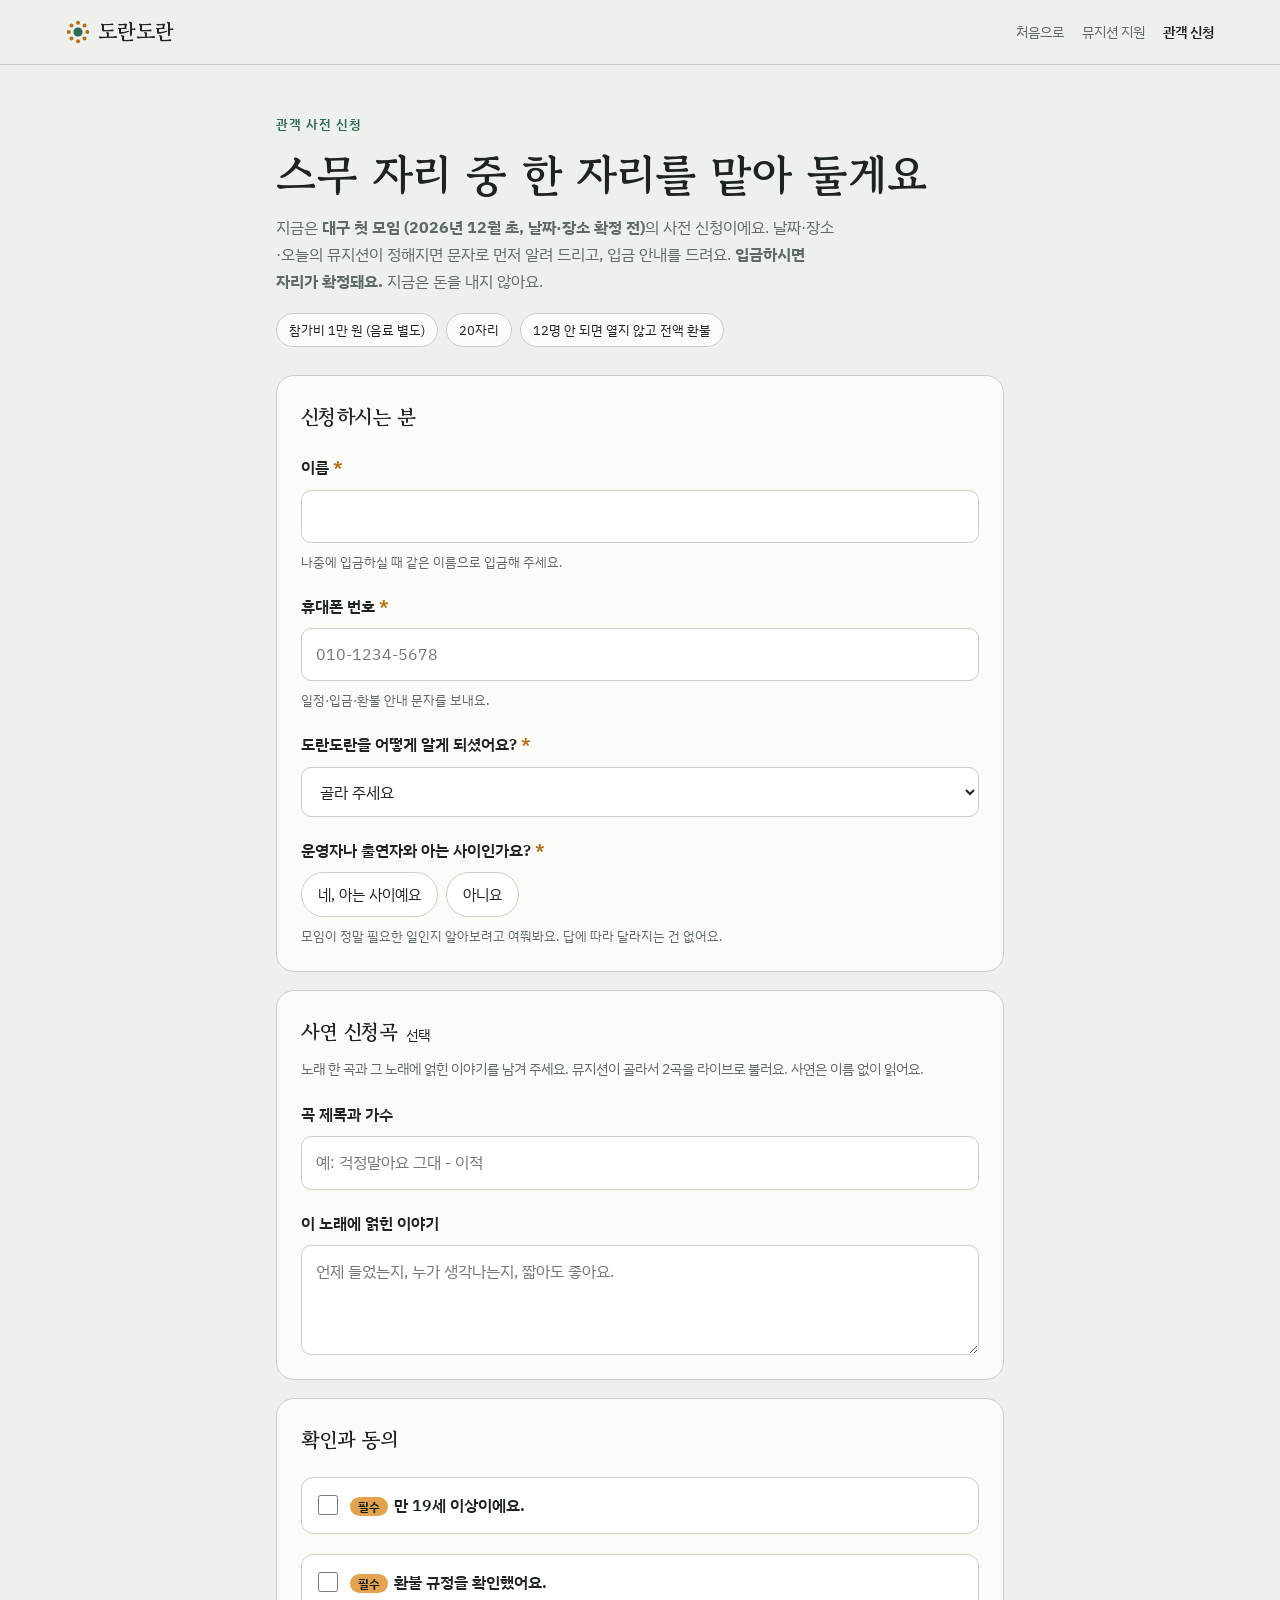
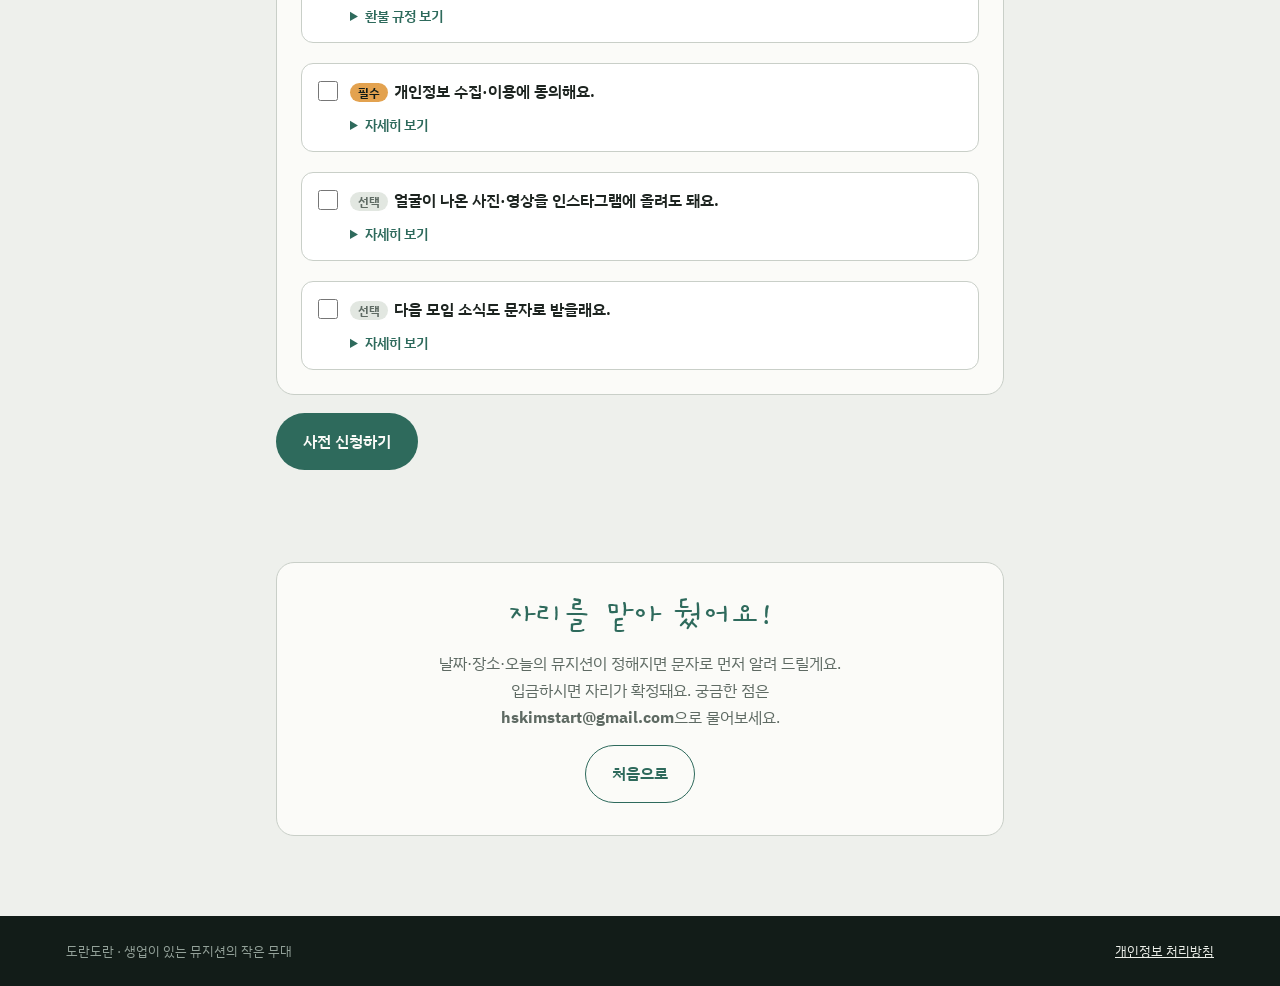
==== join.html @ 74d996b9 "도란도란 홈페이지 첫 공개 버전: 첫 화면, 뮤지션 지원서, 관객 사전 신청, 개인정보 처리방침, 저장소 깨우기 Co-Authored-By: Claude Opus 5.5 <nore" ====
<!doctype html>
<html lang="ko">
<head>
<meta charset="utf-8">
<meta name="viewport" content="width=device-width,initial-scale=1,viewport-fit=cover">
<title>관객 사전 신청 · 도란도란</title>
<meta name="description" content="스무 명이 둘러앉아 한 사람의 노래를 듣는 저녁. 도란도란 첫 모임 사전 신청.">
<meta property="og:title" content="도란도란 관객 사전 신청">
<meta property="og:description" content="스무 자리, 참가비 1만 원, 사연 신청곡을 라이브로.">
<meta property="og:image" content="assets/dorandoran-circle.jpg">
<link rel="preconnect" href="https://fonts.googleapis.com">
<link rel="stylesheet" href="https://fonts.googleapis.com/css2?family=Gowun+Batang:wght@700&family=IBM+Plex+Sans+KR:wght@400;500;600;700&family=Gaegu:wght@700&display=swap">
<link rel="stylesheet" href="assets/forms.css">
</head>
<body>
<header class="nav">
  <div class="wrap">
    <a class="logo" href="./"><svg viewBox="0 0 26 26" aria-hidden="true"><circle cx="13" cy="13" r="5" fill="#2E6A5C"/><g fill="#B4711A"><circle cx="13" cy="3" r="2.2"/><circle cx="23" cy="13" r="2.2"/><circle cx="13" cy="23" r="2.2"/><circle cx="3" cy="13" r="2.2"/><circle cx="20.1" cy="5.9" r="2.2"/><circle cx="20.1" cy="20.1" r="2.2"/><circle cx="5.9" cy="20.1" r="2.2"/><circle cx="5.9" cy="5.9" r="2.2"/></g></svg>도란도란</a>
    <nav aria-label="바로가기"><a href="./">처음으로</a><a href="musician.html">뮤지션 지원</a><a href="join.html" aria-current="page">관객 신청</a></nav>
  </div>
</header>

<main class="wrap">
  <div class="head">
    <span class="eyebrow">관객 사전 신청</span>
    <h1>스무 자리 중 한 자리를 맡아 둘게요</h1>
    <p>지금은 <b data-cfg="meetup">대구 첫 모임</b>의 사전 신청이에요. 날짜·장소·오늘의 뮤지션이 정해지면 문자로 먼저 알려 드리고, 입금 안내를 드려요. <b>입금하시면 자리가 확정돼요.</b> 지금은 돈을 내지 않아요.</p>
    <div class="facts"><span>참가비 <span data-cfg="price">1만</span> 원 (음료 별도)</span><span><span data-cfg="seats">20</span>자리</span><span><span data-cfg="minPeople">12</span>명 안 되면 열지 않고 전액 환불</span></div>
  </div>

  <form data-table="audience_signups" data-meetup novalidate>
    <div class="card">
      <h2>신청하시는 분</h2>
      <div class="field" data-col="name" data-required>
        <label for="name">이름<span class="req">*</span></label>
        <input id="name" type="text" maxlength="30" autocomplete="name">
        <small>나중에 입금하실 때 같은 이름으로 입금해 주세요.</small>
      </div>
      <div class="field" data-col="phone" data-kind="phone" data-required>
        <label for="phone">휴대폰 번호<span class="req">*</span></label>
        <input id="phone" type="tel" inputmode="tel" maxlength="20" placeholder="010-1234-5678" autocomplete="tel">
        <small>일정·입금·환불 안내 문자를 보내요.</small>
      </div>
      <div class="field" data-col="heard_from" data-required data-msg="골라 주세요.">
        <label for="heard_from">도란도란을 어떻게 알게 되셨어요?<span class="req">*</span></label>
        <select id="heard_from">
          <option value="">골라 주세요</option>
          <option>인스타그램</option><option>에브리타임</option><option>당근</option><option>지인 소개</option><option>뮤지션 채널</option><option>카페에서 봄</option><option>그 밖</option>
        </select>
      </div>
      <div class="field" data-col="knows_host" data-kind="yesno" data-required>
        <span class="label">운영자나 출연자와 아는 사이인가요?<span class="req">*</span></span>
        <div class="chips">
          <label><input type="radio" name="knows" value="yes"><span>네, 아는 사이예요</span></label>
          <label><input type="radio" name="knows" value="no"><span>아니요</span></label>
        </div>
        <small>모임이 정말 필요한 일인지 알아보려고 여쭤봐요. 답에 따라 달라지는 건 없어요.</small>
      </div>
    </div>

    <div class="card">
      <h2>사연 신청곡<span class="opt" style="font-family:var(--body);font-size:14px;font-weight:400;margin-left:8px">선택</span></h2>
      <p class="note">노래 한 곡과 그 노래에 얽힌 이야기를 남겨 주세요. 뮤지션이 골라서 2곡을 라이브로 불러요. 사연은 이름 없이 읽어요.</p>
      <div class="field" data-col="song">
        <label for="song">곡 제목과 가수</label>
        <input id="song" type="text" maxlength="100" placeholder="예: 걱정말아요 그대 - 이적">
      </div>
      <div class="field" data-col="story">
        <label for="story">이 노래에 얽힌 이야기</label>
        <textarea id="story" maxlength="600" placeholder="언제 들었는지, 누가 생각나는지, 짧아도 좋아요."></textarea>
      </div>
    </div>

    <div class="card">
      <h2>확인과 동의</h2>
      <div class="consent" data-col="adult" data-kind="bool" data-required data-msg="만 19세 이상만 신청할 수 있어요.">
        <label><input type="checkbox" id="adult"><span><span class="tag">필수</span>만 19세 이상이에요.</span></label>
      </div>
      <div class="consent" data-col="refund_ack" data-kind="bool" data-required data-msg="환불 규정을 확인해 주세요.">
        <label><input type="checkbox" id="refund_ack"><span><span class="tag">필수</span>환불 규정을 확인했어요.</span></label>
        <details><summary>환불 규정 보기</summary>
          <p style="margin-top:8px">공정거래위원회 소비자분쟁해결기준(공연업)을 따라요. 입금하신 뒤부터 적용돼요.</p>
          <table class="refund">
            <tr><td>모임 10일 전까지</td><td>전액</td></tr>
            <tr><td>7일 전까지</td><td>90%</td></tr>
            <tr><td>3일 전까지</td><td>80%</td></tr>
            <tr><td>1일 전까지</td><td>70%</td></tr>
            <tr><td>당일 시작 전까지</td><td>10%</td></tr>
          </table>
          <ul style="margin:8px 0 0;padding-left:18px">
            <li>모임 3일 전까지는 입금 후 24시간 안에 취소하면 전액 돌려드려요.</li>
            <li><span data-cfg="minPeople">12</span>명이 모이지 않아 열지 않으면 모임 10일 전에 알리고 전액 돌려드려요.</li>
            <li>주최 측 사정으로 취소하면 전액과 참가비의 10%를 더 드려요. 천재지변 등은 전액이에요.</li>
            <li>출연 뮤지션이 바뀌거나 예정 시간의 절반 이하로 진행되면 전액과 10%를 더 드려요.</li>
          </ul>
        </details>
      </div>
      <div class="consent" data-col="consent_privacy" data-kind="bool" data-required>
        <label><input type="checkbox" id="consent_privacy"><span><span class="tag">필수</span>개인정보 수집·이용에 동의해요.</span></label>
        <details><summary>자세히 보기</summary>
          <dl>
            <dt>목적</dt><dd>참가 신청 확인, 일정·입금·환불 안내 연락</dd>
            <dt>항목</dt><dd>이름, 휴대폰 번호, 알게 된 경로, 아는 사이 여부 / 선택: 사연 신청곡과 사연</dd>
            <dt>보유 기간</dt><dd>모임이 끝나고 3개월 뒤 지워요. 그 전에 삭제를 요청하시면 바로 지워요.</dd>
            <dt>거부할 권리</dt><dd>동의하지 않을 수 있어요. 동의하지 않으면 신청할 수 없어요.</dd>
          </dl>
          <p style="margin-top:8px"><a href="privacy.html">개인정보 처리방침</a></p>
        </details>
      </div>
      <div class="consent" data-col="consent_photo" data-kind="bool">
        <label><input type="checkbox" id="consent_photo"><span><span class="tag opt">선택</span>얼굴이 나온 사진·영상을 인스타그램에 올려도 돼요.</span></label>
        <details><summary>자세히 보기</summary>
          <dl>
            <dt>목적</dt><dd>모임 소개·홍보</dd>
            <dt>항목</dt><dd>모임 중 찍은 사진·영상</dd>
            <dt>보유 기간</dt><dd>게시 후 삭제를 요청하실 때까지(요청 후 7일 안에 지워요)</dd>
            <dt>거부할 권리</dt><dd>동의하지 않아도 참가할 수 있어요. 촬영에서 빠지는 자리를 안내해 드려요.</dd>
          </dl>
        </details>
      </div>
      <div class="consent" data-col="consent_news" data-kind="bool">
        <label><input type="checkbox" id="consent_news"><span><span class="tag opt">선택</span>다음 모임 소식도 문자로 받을래요.</span></label>
        <details><summary>자세히 보기</summary>
          <dl>
            <dt>목적</dt><dd>다음 모임 안내</dd>
            <dt>항목</dt><dd>휴대폰 번호</dd>
            <dt>보유 기간</dt><dd>그만 받겠다고 하실 때까지</dd>
            <dt>거부할 권리</dt><dd>동의하지 않아도 이번 모임 신청에는 상관없어요.</dd>
          </dl>
        </details>
      </div>
    </div>

    <div class="hp" aria-hidden="true"><label for="company">회사</label><input id="company" type="text" tabindex="-1" autocomplete="off"></div>
    <div class="submit">
      <button class="btn solid" type="submit">사전 신청하기</button>
      <p class="form-error" role="alert"></p>
    </div>
  </form>

  <div class="done" id="done" hidden>
    <span class="big">자리를 맡아 뒀어요!</span>
    <p>날짜·장소·오늘의 뮤지션이 정해지면 문자로 먼저 알려 드릴게요. 입금하시면 자리가 확정돼요. 궁금한 점은 <b data-mail>hskimstart@gmail.com</b>으로 물어보세요.</p>
    <a class="btn line" href="./">처음으로</a>
  </div>
</main>

<footer><div class="wrap"><span>도란도란 · 생업이 있는 뮤지션의 작은 무대</span><a href="privacy.html">개인정보 처리방침</a></div></footer>
<script src="assets/config.js"></script>
<script src="assets/forms.js"></script>
</body>
</html>
---- assets/forms.css ----
/* 신청서·처리방침 페이지 공통 모양. 색·글꼴은 홈페이지(index.html)와 같은 값. */
:root{
  --paper:#EEF0EC; --card:#FBFBF8; --fg:#1D2420; --muted:#5E6A63; --line:#C9CFC8;
  --green:#2E6A5C; --green-2:#3E8573; --lamp:#E3A24F; --lamp-deep:#B4711A;
  --ink:#121C18; --on-ink:#ECEFE9; --on-ink-muted:#93A199; --error:#A33A2B; --chip:#E2E7E1;
  --display:"Gowun Batang","Noto Serif KR",serif;
  --body:"IBM Plex Sans KR","Apple SD Gothic Neo","Malgun Gothic",sans-serif;
  --hand:"Gaegu","Nanum Pen Script",cursive;
  color-scheme:light;
}
*{box-sizing:border-box}
body{margin:0;background:var(--paper);color:var(--fg);font-family:var(--body);font-size:16px;line-height:1.7;word-break:keep-all}
a{color:inherit}
:focus-visible{outline:2px solid var(--lamp-deep);outline-offset:3px;border-radius:4px}
h1,h2,h3{font-family:var(--display);font-weight:700;margin:0;text-wrap:balance}
p{margin:0}
.wrap{max-width:760px;margin:0 auto;padding-left:max(16px,env(safe-area-inset-left,0px));padding-right:max(16px,env(safe-area-inset-right,0px))}

.nav{position:sticky;top:0;z-index:20;background:color-mix(in srgb,var(--paper) 88%,transparent);backdrop-filter:blur(10px);border-bottom:1px solid var(--line)}
.nav .wrap{max-width:1180px;display:flex;align-items:center;justify-content:space-between;gap:16px;padding-block:14px}
.logo{font-family:var(--display);font-weight:700;font-size:21px;text-decoration:none;display:flex;align-items:center;gap:8px}
.logo svg{width:24px;height:24px}
.nav nav{display:flex;gap:18px;font-size:14px;flex-wrap:wrap;justify-content:flex-end}
.nav nav a{text-decoration:none;color:var(--muted)}
.nav nav a[aria-current="page"]{color:var(--fg);font-weight:600}

.head{padding-block:48px 28px;display:grid;gap:12px}
.eyebrow{font-size:13px;font-weight:600;letter-spacing:.08em;color:var(--green)}
.head h1{font-size:clamp(30px,5vw,44px);line-height:1.25}
.head p{color:var(--muted);max-width:56ch}
.facts{display:flex;flex-wrap:wrap;gap:8px;margin-top:6px}
.facts > span{font-size:13px;background:var(--card);border:1px solid var(--line);border-radius:999px;padding:5px 12px}

form{display:grid;gap:18px;padding-bottom:80px}
.card{background:var(--card);border:1px solid var(--line);border-radius:18px;padding:24px;display:grid;gap:20px}
.card h2{font-size:20px}
.card > p.note{color:var(--muted);font-size:14px;margin-top:-12px}
.field{display:grid;gap:8px}
.field > label,.field > .label{font-weight:600}
.field .req{color:var(--lamp-deep);font-weight:700;margin-left:4px}
.field .opt{color:var(--muted);font-weight:400;font-size:13px;margin-left:6px}
.field small{color:var(--muted);font-size:13px}
input[type=text],input[type=tel],input[type=email],input[type=url],select,textarea{
  width:100%;font:inherit;font-size:16px;padding:12px 14px;border:1.5px solid var(--line);border-radius:10px;background:#fff;color:var(--fg)}
textarea{min-height:110px;resize:vertical}
input:focus,select:focus,textarea:focus{border-color:var(--green);outline:none;box-shadow:0 0 0 3px color-mix(in srgb,var(--green) 18%,transparent)}
.field.bad input,.field.bad select,.field.bad textarea{border-color:var(--error)}
.field .err{color:var(--error);font-size:13px;font-weight:600}
.chips{display:flex;flex-wrap:wrap;gap:8px}
.chips label{position:relative;cursor:pointer}
.chips input{position:absolute;opacity:0;pointer-events:none}
.chips span{display:inline-block;padding:9px 16px;border-radius:999px;border:1.5px solid var(--line);background:#fff;font-size:15px;transition:background .15s,border-color .15s,color .15s}
.chips input:checked + span{background:var(--green);border-color:var(--green);color:var(--card);font-weight:600}
.chips input:focus-visible + span{outline:2px solid var(--lamp-deep);outline-offset:2px}

.consent{border:1.5px solid var(--line);border-radius:12px;padding:14px 16px;display:grid;gap:8px;background:#fff}
.consent.bad{border-color:var(--error)}
.consent label{display:grid;grid-template-columns:22px minmax(0,1fr);gap:10px;align-items:start;cursor:pointer;font-weight:600}
.consent input{width:20px;height:20px;margin:3px 0 0;accent-color:var(--green)}
.consent .tag{font-size:12px;font-weight:700;padding:1px 8px;border-radius:999px;margin-right:6px;background:var(--lamp);color:var(--ink)}
.consent .tag.opt{background:var(--chip);color:var(--muted)}
.consent details{font-size:14px;color:var(--muted);padding-left:32px}
.consent summary{cursor:pointer;color:var(--green);font-weight:600}
.consent dl{display:grid;grid-template-columns:max-content minmax(0,1fr);gap:4px 12px;margin:10px 0 0}
.consent dt{font-weight:600;color:var(--fg)}
.consent dd{margin:0}
.refund{width:100%;border-collapse:collapse;margin-top:8px;font-size:14px}
.refund td{padding:6px 0;border-bottom:1px dashed var(--line)}
.refund td:last-child{text-align:right;font-variant-numeric:tabular-nums}

.hp{position:absolute;left:-9999px;width:1px;height:1px;overflow:hidden}
.submit{display:grid;gap:12px;justify-items:start}
.btn{display:inline-flex;align-items:center;gap:8px;font:inherit;font-weight:600;font-size:16px;text-decoration:none;padding:14px 26px;border-radius:999px;border:1px solid transparent;cursor:pointer}
.btn.solid{background:var(--green);color:var(--card)}
.btn.line{background:transparent;border-color:var(--green);color:var(--green)}
.btn[disabled]{opacity:.6;cursor:progress}
.form-error{color:var(--error);font-weight:600}

.done{background:var(--card);border:1px solid var(--line);border-radius:18px;padding:32px 24px;text-align:center;display:grid;gap:14px;justify-items:center;margin-bottom:80px}
.done .big{font-family:var(--hand);font-size:34px;color:var(--green);line-height:1.2}
.done p{color:var(--muted);max-width:44ch}

.doc{padding-bottom:80px;display:grid;gap:26px}
.doc section{display:grid;gap:10px}
.doc h2{font-size:21px}
.doc table{width:100%;border-collapse:collapse;font-size:15px;background:var(--card)}
.doc th,.doc td{border:1px solid var(--line);padding:10px 12px;text-align:left;vertical-align:top}
.doc th{background:var(--chip)}
.doc .tbl{overflow-x:auto}
.doc ul{margin:0;padding-left:20px}

footer{background:var(--ink);color:var(--on-ink-muted);font-size:13px}
footer .wrap{max-width:1180px;display:flex;flex-wrap:wrap;gap:8px 20px;justify-content:space-between;padding-block:24px}
footer a{color:var(--on-ink)}
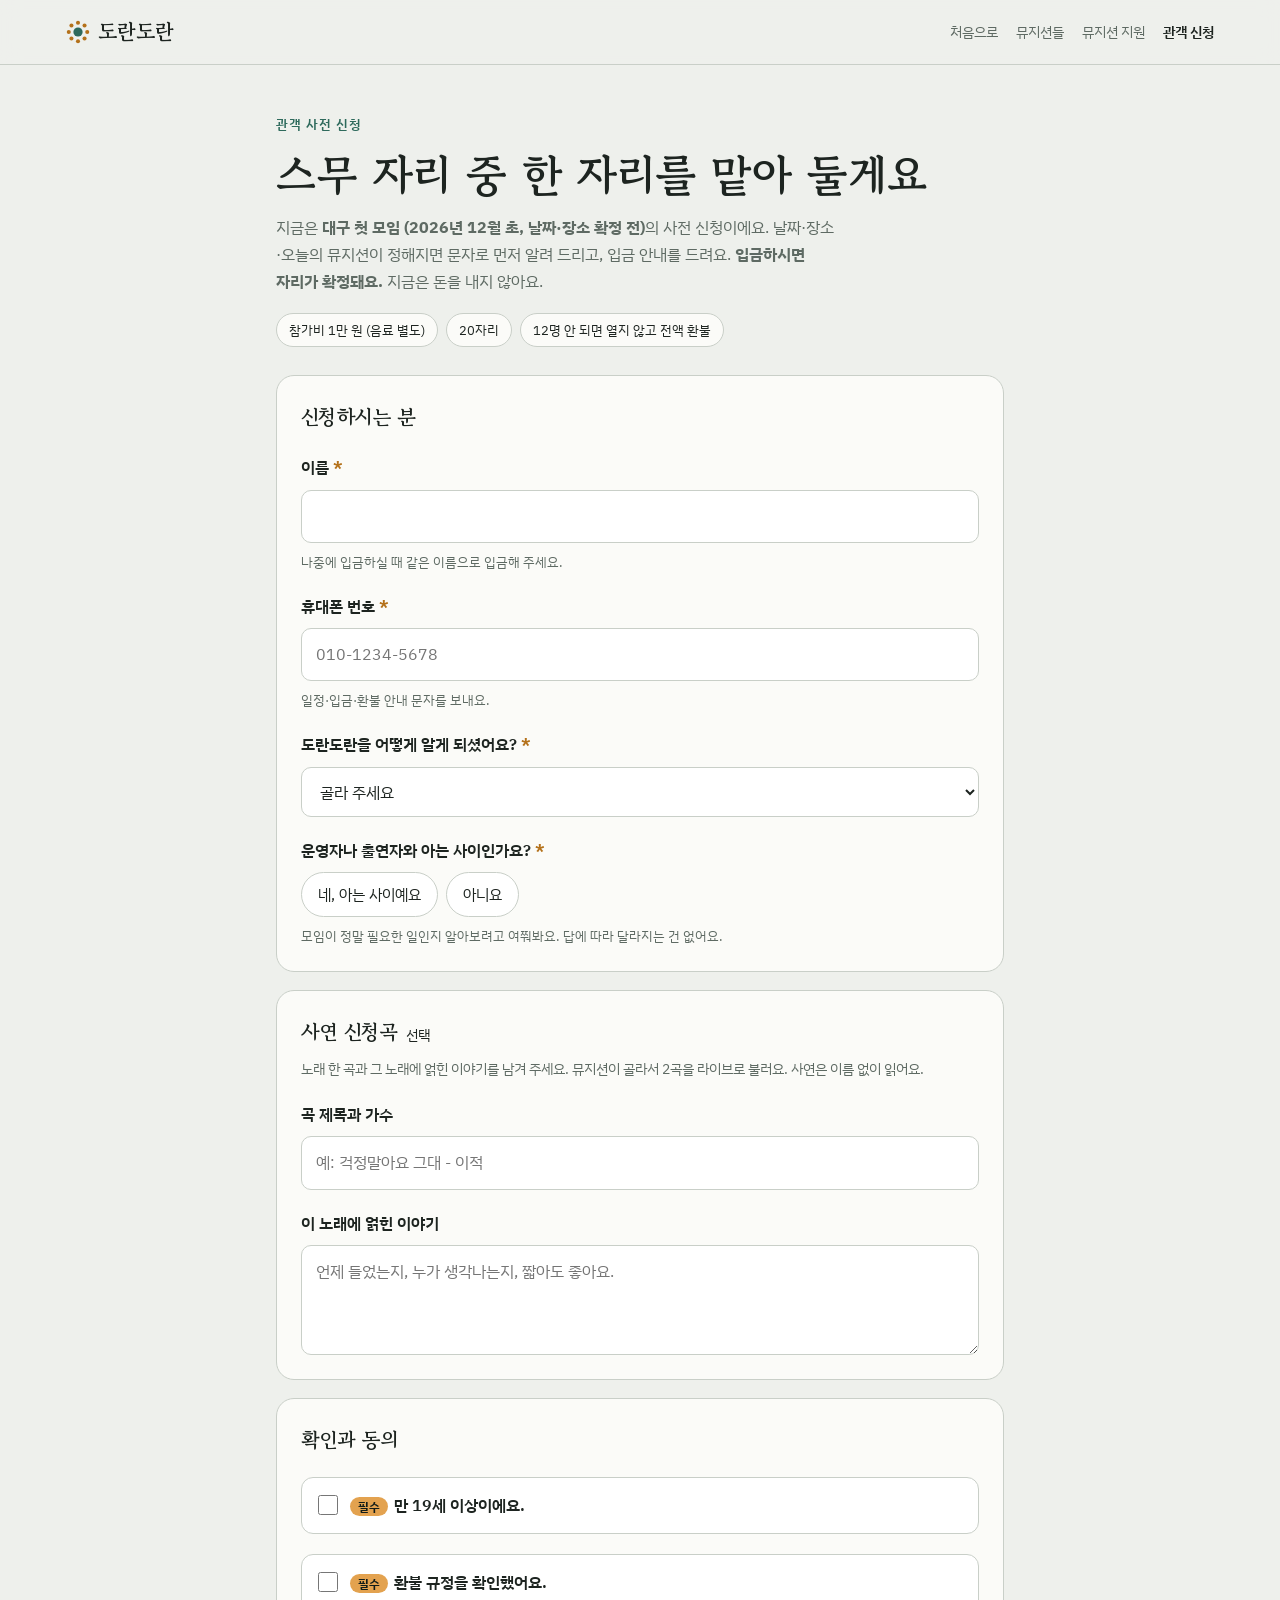
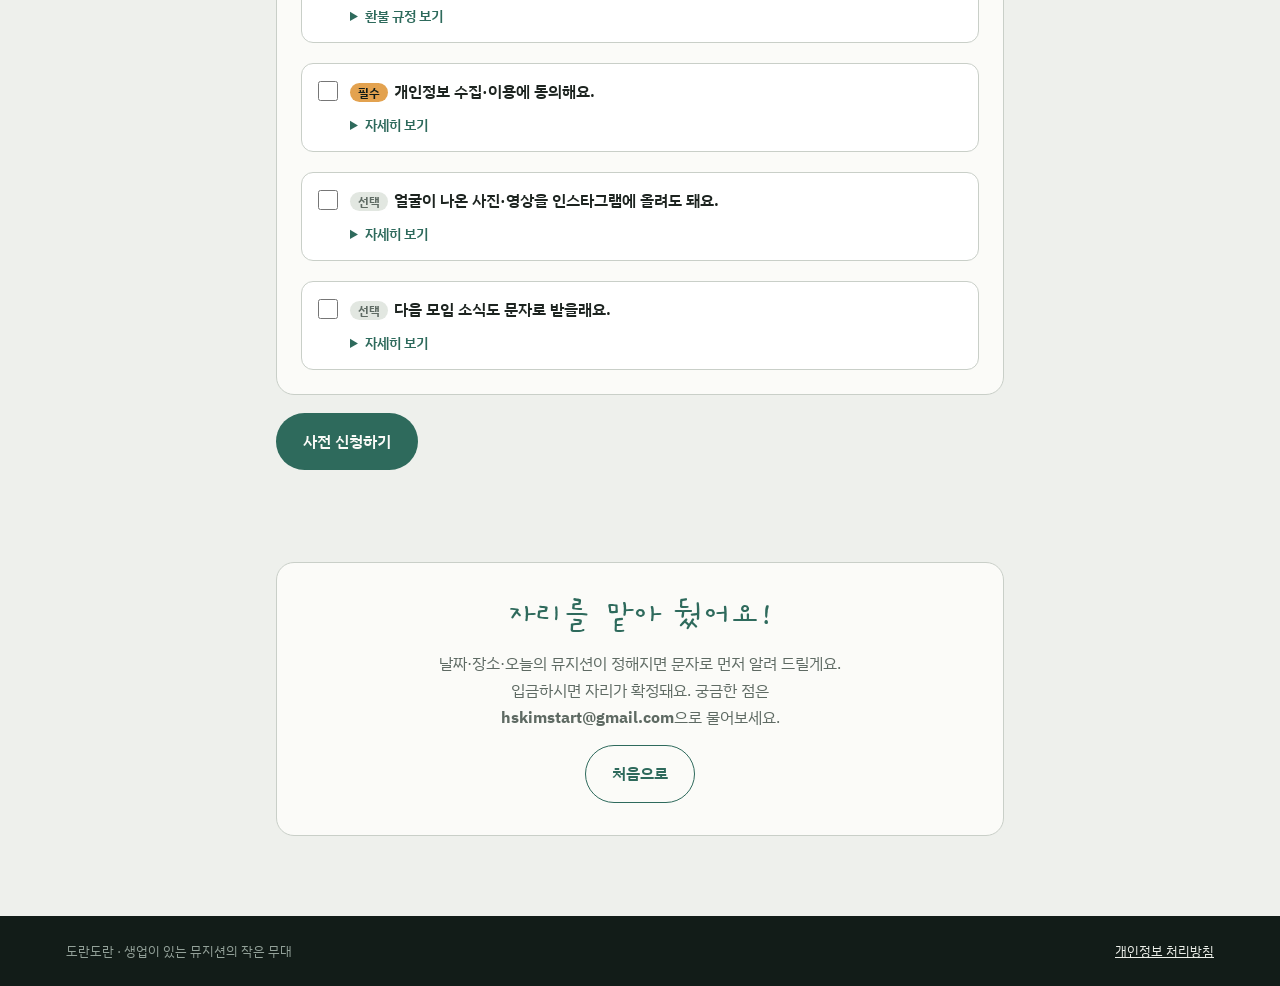
==== commit a460f67a: "뮤지션 페이지(공연 영상·직접 후원·섭외 문의), 뮤지션 모음, 테이블 QR 카드, 첫 화면에 '발판' 이야기 Co-Authored-By: Claude Opus 5.5 <norep" ====
--- a/join.html
+++ b/join.html
@@ -16,7 +16,7 @@
 <header class="nav">
   <div class="wrap">
     <a class="logo" href="./"><svg viewBox="0 0 26 26" aria-hidden="true"><circle cx="13" cy="13" r="5" fill="#2E6A5C"/><g fill="#B4711A"><circle cx="13" cy="3" r="2.2"/><circle cx="23" cy="13" r="2.2"/><circle cx="13" cy="23" r="2.2"/><circle cx="3" cy="13" r="2.2"/><circle cx="20.1" cy="5.9" r="2.2"/><circle cx="20.1" cy="20.1" r="2.2"/><circle cx="5.9" cy="20.1" r="2.2"/><circle cx="5.9" cy="5.9" r="2.2"/></g></svg>도란도란</a>
-    <nav aria-label="바로가기"><a href="./">처음으로</a><a href="musician.html">뮤지션 지원</a><a href="join.html" aria-current="page">관객 신청</a></nav>
+    <nav aria-label="바로가기"><a href="./">처음으로</a><a href="artists.html">뮤지션들</a><a href="musician.html">뮤지션 지원</a><a href="join.html" aria-current="page">관객 신청</a></nav>
   </div>
 </header>
 
